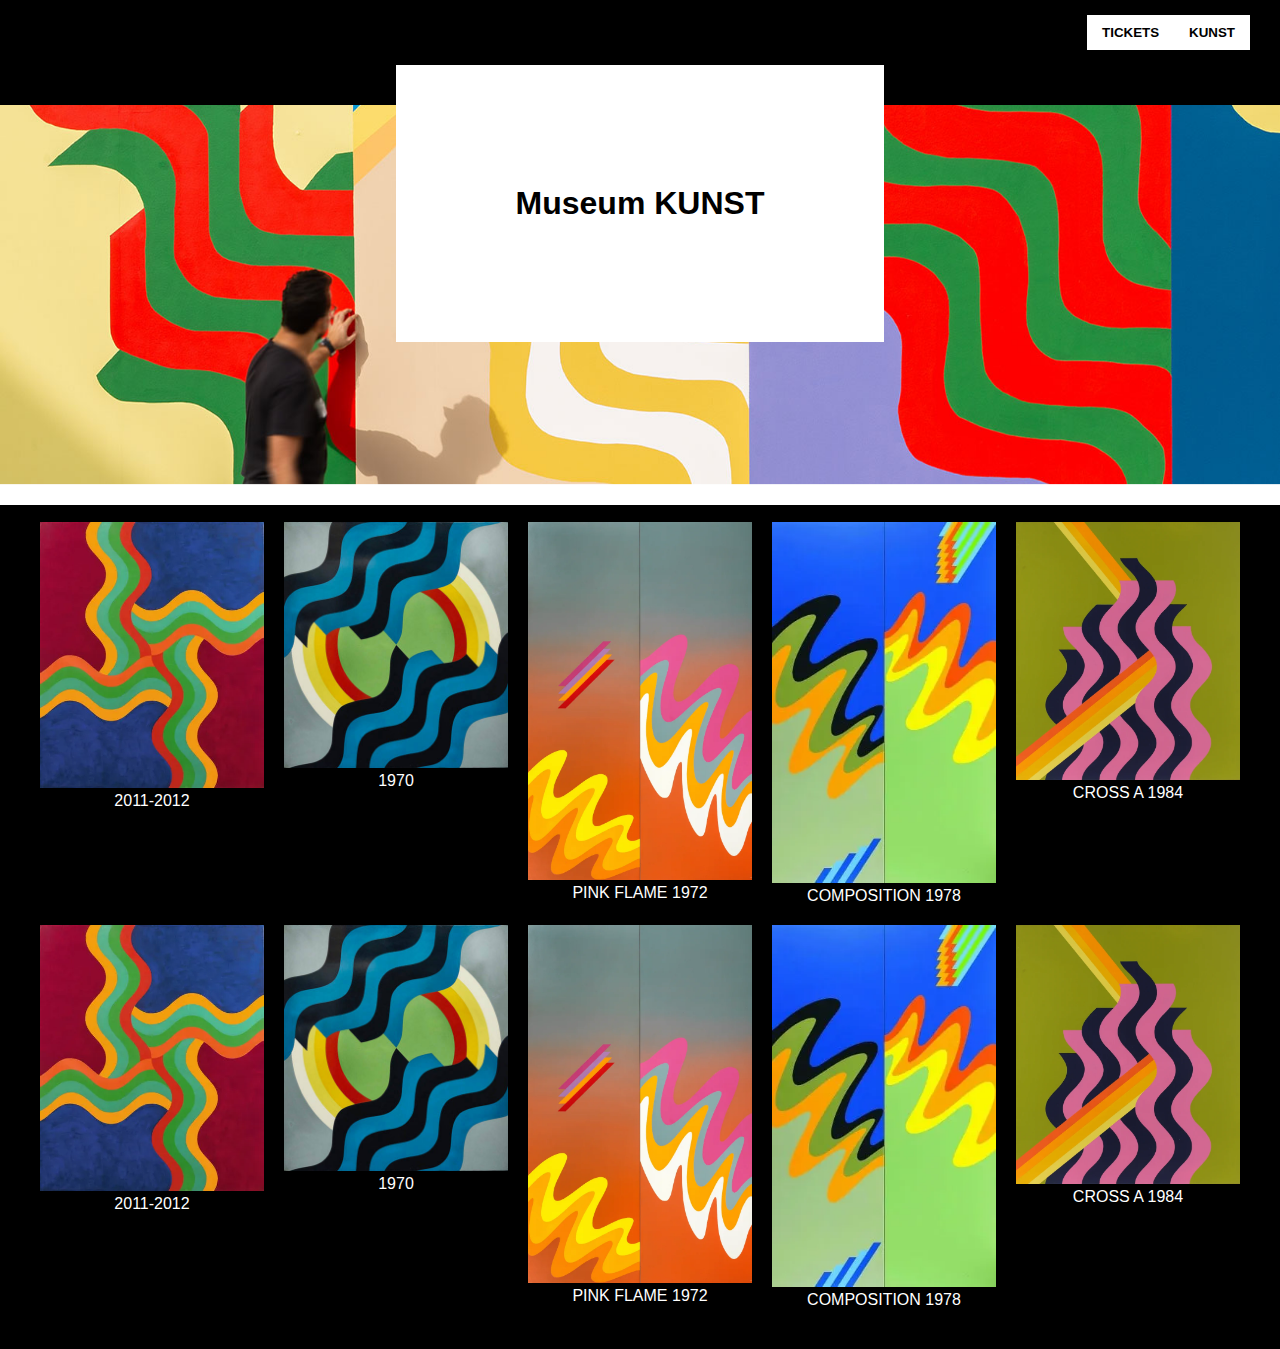
==== index.html @ c6f15afe "css fix" ====
<!DOCTYPE html>
<html lang="en">
<head>
 <link rel="stylesheet" href="css/style.css">
    <meta charset="UTF-8">
    <meta name="viewport" content="width=device-width, initial-scale=1.0">
    <title>MM Museum</title>
</head>
<body>
    <div class="header">
        <button>TICKETS</button>
        <button>KUNST</button>
    </div>
    <div class="hero">
        <img src="/images/MMHEADER.png" alt="Museum Artwork">
        <h1>Museum KUNST</h1>
    </div>
    <div class="gallery">
        <div class="gallery-item">
            <img src="images/meemgallery-mohamed-melehi-composition-1970.webp" alt="Art 1">
            <p>2011-2012</p>
        </div>
        <div class="gallery-item">
            <img src="images/meemgallery-mohamed-melehi-composition-1978.jpg" alt="Art 2">
            <p>1970</p>
        </div>
        <div class="gallery-item">
            <img src="images/meemgallery-mohamed-melehi-croise-b-1984.webp" alt="Pink Flame">
            <p>PINK FLAME 1972</p>
        </div>
        <div class="gallery-item">
            <img src="images/meemgallery-mohamed-melehi-cross-a-1984.webp" alt="Composition">
            <p>COMPOSITION 1978</p>
        </div>
        <div class="gallery-item">
            <img src="images/meemgallery-mohamed-melehi-pink-flame-1972.webp" alt="Cross A">
            <p>CROSS A 1984</p>
        </div>
        <div class="gallery-item">
            <img src="images/meemgallery-mohamed-melehi-composition-1970.webp" alt="Art 1">
            <p>2011-2012</p>
        </div>
        <div class="gallery-item">
            <img src="images/meemgallery-mohamed-melehi-composition-1978.jpg" alt="Art 2">
            <p>1970</p>
        </div>
        <div class="gallery-item">
            <img src="images/meemgallery-mohamed-melehi-croise-b-1984.webp" alt="Pink Flame">
            <p>PINK FLAME 1972</p>
        </div>
        <div class="gallery-item">
            <img src="images/meemgallery-mohamed-melehi-cross-a-1984.webp" alt="Composition">
            <p>COMPOSITION 1978</p>
        </div>
        <div class="gallery-item">
            <img src="images/meemgallery-mohamed-melehi-pink-flame-1972.webp" alt="Cross A">
            <p>CROSS A 1984</p>
    </div>
</body>
</html>
---- css/style.css ----
* {
    margin: 0;
    padding: 0;
    box-sizing: border-box;
}
body {
    font-family: 'Arial', sans-serif;
    background-color: black;
    color: white;
}
/* Sticky Header */
.header {
    position: sticky;
    top: 0;
    background: black;
    display: flex;
    justify-content: flex-end;
    padding: 15px 30px;
    align-items: center;
    z-index: 1000;
}
.header button {
    background: white;
    border: none;
    padding: 10px 15px;
    cursor: pointer;
    font-weight: bold;
}
.hero {
    display: flex;
    flex-direction: column;
    align-items: center;
    text-align: center;
    padding: 40px 0;
}
.hero img {
    width: 100%;
    max-height: 400px;
    object-fit: cover;
}
.hero h1 {
    background: white;
    color: black;
    padding: 120px;
    display: inline-flex;
    margin-top: -440px;
}
/* Gallery */
.gallery {
    display: grid;
    grid-template-columns: repeat(auto-fit, minmax(200px, 1fr));
    gap: 20px;
    padding: 40px;
    padding-top: 140px;

}
.gallery-item {
    text-align: center;
}
.gallery img {
    width: 100%;
    height: auto;
}
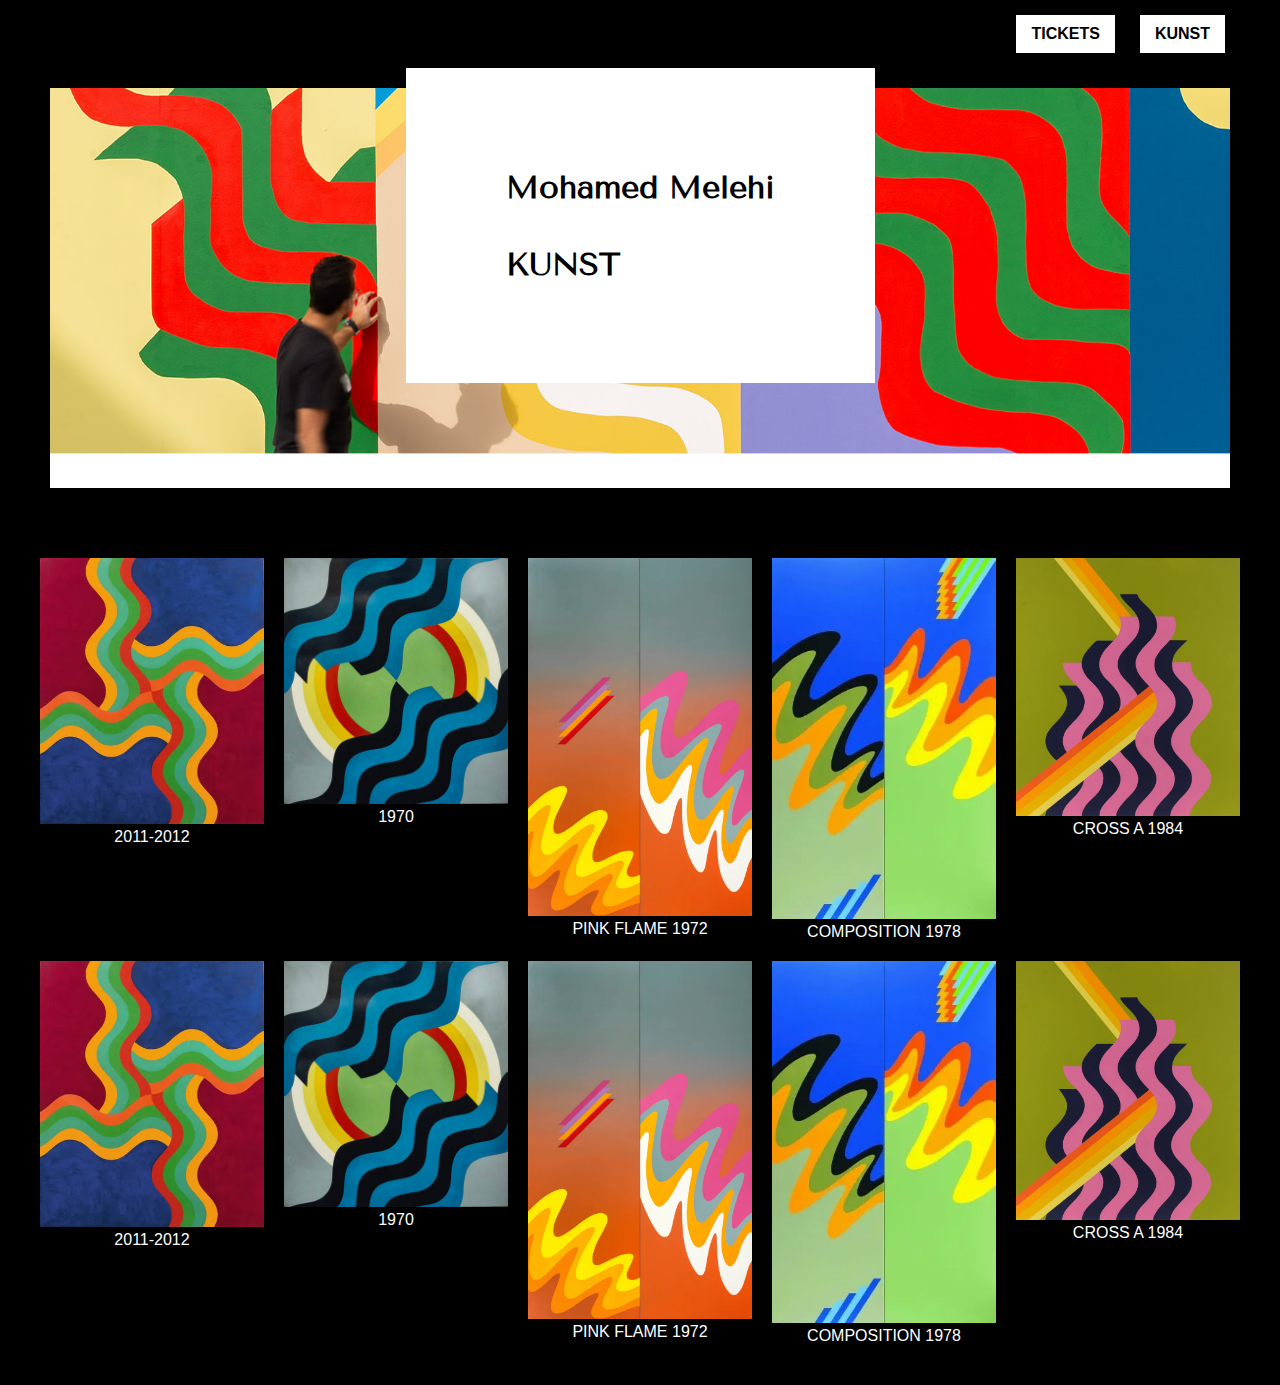
==== commit 421d1eaf: "UPDATE" ====
--- a/index.html
+++ b/index.html
@@ -8,12 +8,20 @@
 </head>
 <body>
     <div class="header">
-        <button>TICKETS</button>
-        <button>KUNST</button>
+        <a href="tickets.html" class="btn">TICKETS</a>
+        <a href="https://example.com/kunst" class="btn">KUNST</a>
     </div>
+    
     <div class="hero">
         <img src="/images/MMHEADER.png" alt="Museum Artwork">
-        <h1>Museum KUNST</h1>
+        <div class="hero">
+            <h1>
+                Mohamed Melehi <br>
+                <br>
+                        KUNST
+            </h1>
+        </div>
+        
     </div>
     <div class="gallery">
         <div class="gallery-item">
--- a/css/style.css
+++ b/css/style.css
@@ -1,3 +1,30 @@
+@font-face {
+    font-family: 'Archivo';
+    src: url('/fonts/Archivo-VariableFont_wdth,wght.ttf') format('truetype');
+    font-weight: normal;
+    font-style: normal;
+}
+
+@font-face {
+    font-family: 'TenorSans';
+    src: url('/fonts/TenorSans-Regular.ttf') format('truetype');
+    font-weight: normal;
+    font-style: normal;
+}
+
+
+.hero h1 {
+    font-family: 'TenorSans', sans-serif;
+    background: white;
+    color: black;
+    padding: 50px;
+    display: inline-block;
+    text-align: left;
+    line-height: 1.2;
+}
+
+
+
 * {
     margin: 0;
     padding: 0;
@@ -25,13 +52,13 @@
     padding: 10px 15px;
     cursor: pointer;
     font-weight: bold;
+    margin-right: 25px;
 }
 .hero {
     display: flex;
     flex-direction: column;
     align-items: center;
-    text-align: center;
-    padding: 40px 0;
+    padding: 20px 50px;
 }
 .hero img {
     width: 100%;
@@ -41,23 +68,46 @@
 .hero h1 {
     background: white;
     color: black;
-    padding: 120px;
+    padding: 100px;
     display: inline-flex;
     margin-top: -440px;
 }
-/* Gallery */
 .gallery {
     display: grid;
     grid-template-columns: repeat(auto-fit, minmax(200px, 1fr));
     gap: 20px;
     padding: 40px;
-    padding-top: 140px;
+    padding-top: 10px;
+    max-width: 100vw;
+}
 
+@media (min-width: 1000px) {
+    .gallery {
+        grid-template-columns: repeat(5, 1fr);
+    }
 }
+
+
 .gallery-item {
     text-align: center;
 }
 .gallery img {
     width: 100%;
     height: auto;
-}+}
+.header a {
+    text-decoration: none;
+    background: white;
+    color: black;
+    padding: 10px 15px;
+    font-weight: bold;
+    border: none;
+    cursor: pointer;
+    margin-right: 25px;
+    display: inline-block;
+    transition: background 0.3s ease;
+}
+
+.header a:hover {
+    background: gray; /* Hover effect */
+}
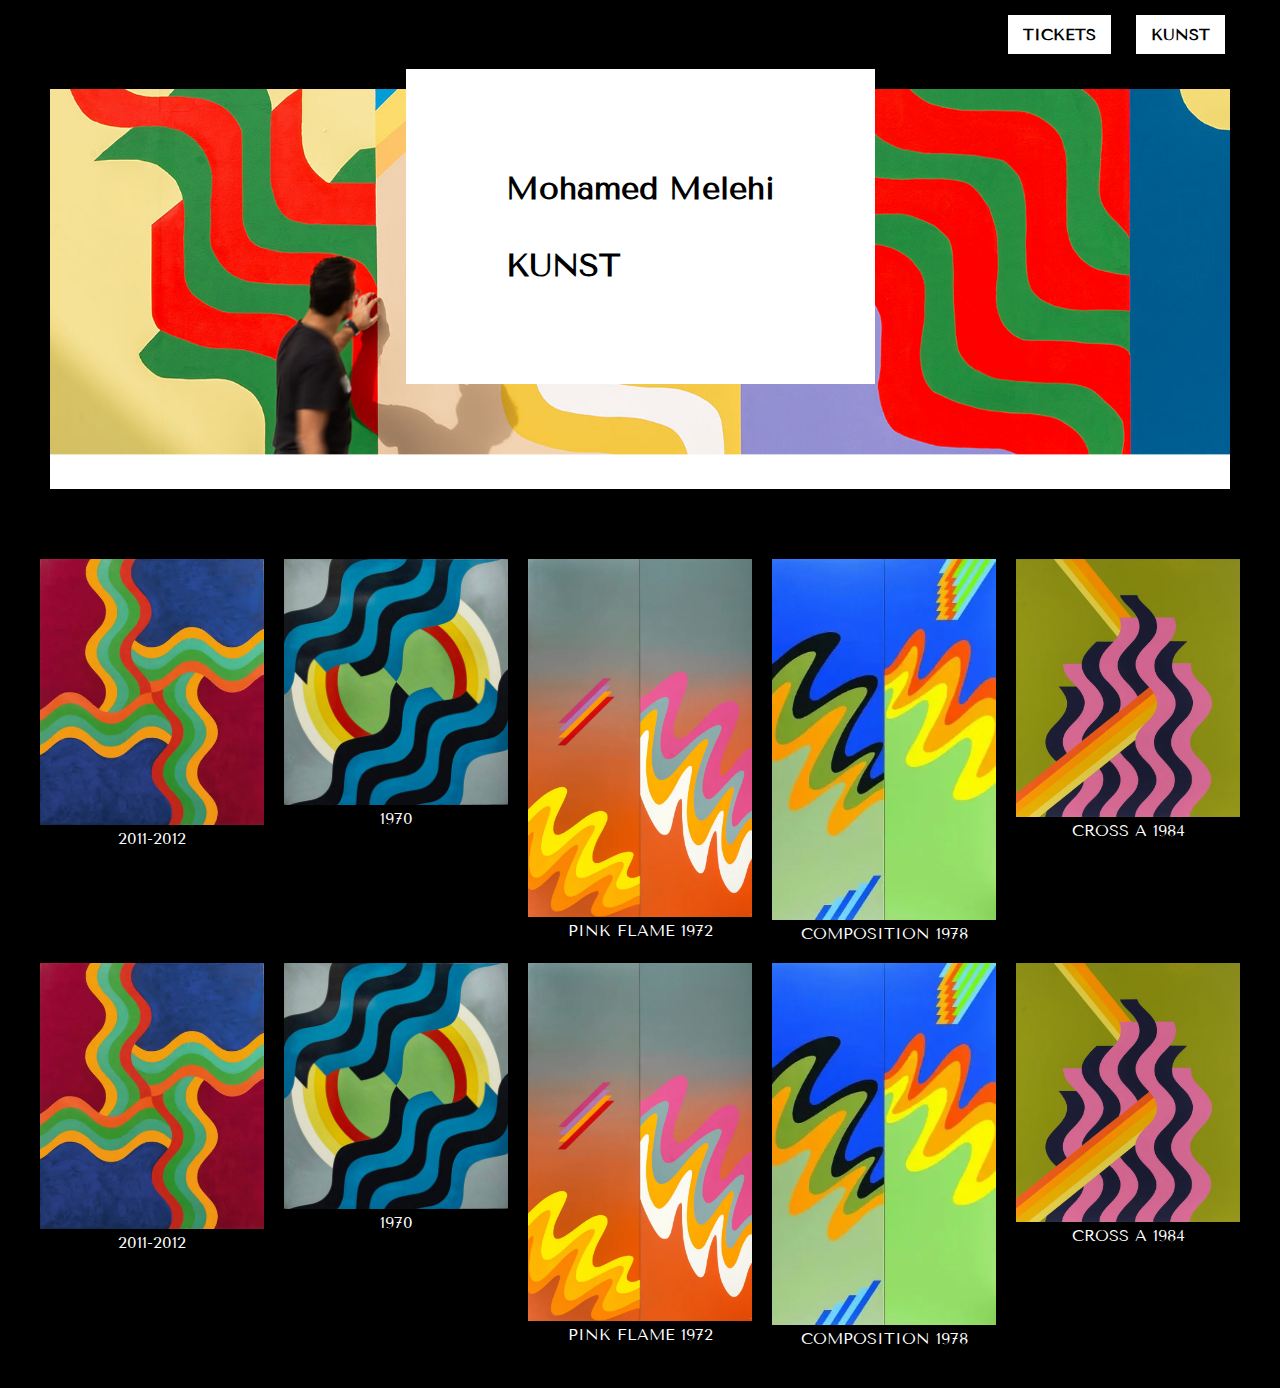
==== commit 6ba236e7: "Update index.html" ====
--- a/index.html
+++ b/index.html
@@ -63,6 +63,6 @@
         <div class="gallery-item">
             <img src="images/meemgallery-mohamed-melehi-pink-flame-1972.webp" alt="Cross A">
             <p>CROSS A 1984</p>
-    </div>
+    
 </body>
-</html>+</html>
--- a/css/style.css
+++ b/css/style.css
@@ -12,7 +12,10 @@
     font-style: normal;
 }
 
-
+html, body {
+    height: 100%; 
+    margin: 0;
+}
 .hero h1 {
     font-family: 'TenorSans', sans-serif;
     background: white;
@@ -31,11 +34,17 @@
     box-sizing: border-box;
 }
 body {
-    font-family: 'Arial', sans-serif;
+    font-family: 'TenorSans';
+    src: url('/fonts/TenorSans-Regular.ttf') format('truetype');
+    font-weight: normal;
+    font-style: normal;
     background-color: black;
     color: white;
+    display: flex;
+    flex-direction: column;
+    min-height: 100vh;
+
 }
-/* Sticky Header */
 .header {
     position: sticky;
     top: 0;
@@ -47,6 +56,7 @@
     z-index: 1000;
 }
 .header button {
+    font-family:
     background: white;
     border: none;
     padding: 10px 15px;
@@ -109,5 +119,5 @@
 }
 
 .header a:hover {
-    background: gray; /* Hover effect */
+    background: gray;
 }
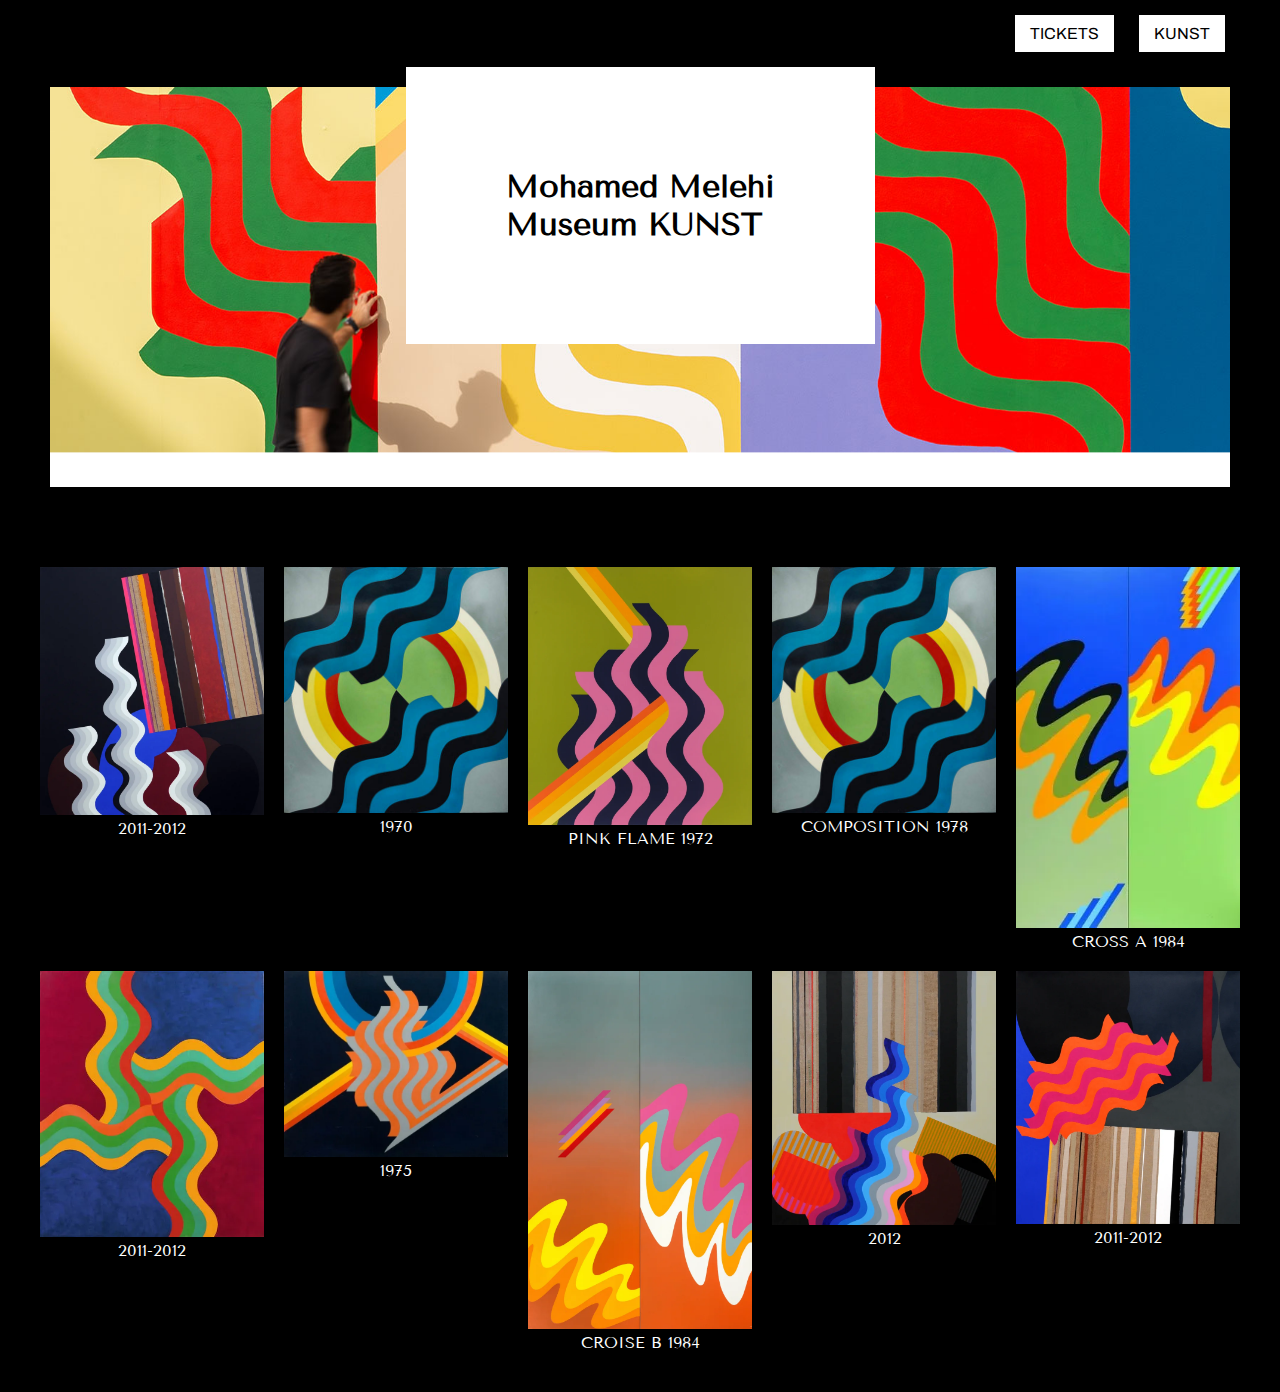
==== commit e1262718: "ticket page added" ====
--- a/index.html
+++ b/index.html
@@ -4,12 +4,12 @@
  <link rel="stylesheet" href="css/style.css">
     <meta charset="UTF-8">
     <meta name="viewport" content="width=device-width, initial-scale=1.0">
-    <title>MM Museum</title>
+    <title>Kunst</title>
 </head>
 <body>
     <div class="header">
         <a href="tickets.html" class="btn">TICKETS</a>
-        <a href="https://example.com/kunst" class="btn">KUNST</a>
+        <a href="index.html" class="btn">KUNST</a>
     </div>
     
     <div class="hero">
@@ -17,15 +17,17 @@
         <div class="hero">
             <h1>
                 Mohamed Melehi <br>
-                <br>
-                        KUNST
+                       Museum
+    
+
+                       KUNST
             </h1>
         </div>
         
     </div>
     <div class="gallery">
         <div class="gallery-item">
-            <img src="images/meemgallery-mohamed-melehi-composition-1970.webp" alt="Art 1">
+            <img src="images/meemgallery-mohamed-melehi-untitled-6-2011-2012.webp" alt="Art 1">
             <p>2011-2012</p>
         </div>
         <div class="gallery-item">
@@ -33,15 +35,15 @@
             <p>1970</p>
         </div>
         <div class="gallery-item">
-            <img src="images/meemgallery-mohamed-melehi-croise-b-1984.webp" alt="Pink Flame">
+            <img src="images/meemgallery-mohamed-melehi-pink-flame-1972.webp" alt="Pink Flame">
             <p>PINK FLAME 1972</p>
         </div>
         <div class="gallery-item">
-            <img src="images/meemgallery-mohamed-melehi-cross-a-1984.webp" alt="Composition">
+            <img src="images/meemgallery-mohamed-melehi-composition-1978.jpg" alt="Composition">
             <p>COMPOSITION 1978</p>
         </div>
         <div class="gallery-item">
-            <img src="images/meemgallery-mohamed-melehi-pink-flame-1972.webp" alt="Cross A">
+            <img src="images/meemgallery-mohamed-melehi-cross-a-1984.webp" alt="Cross A">
             <p>CROSS A 1984</p>
         </div>
         <div class="gallery-item">
@@ -49,20 +51,21 @@
             <p>2011-2012</p>
         </div>
         <div class="gallery-item">
-            <img src="images/meemgallery-mohamed-melehi-composition-1978.jpg" alt="Art 2">
-            <p>1970</p>
+            <img src="images/meemgallery-mohamed-melehi-untitled-1975.webp" alt="Art 2">
+            <p>1975</p>
         </div>
         <div class="gallery-item">
-            <img src="images/meemgallery-mohamed-melehi-croise-b-1984.webp" alt="Pink Flame">
-            <p>PINK FLAME 1972</p>
+            <img src="images/meemgallery-mohamed-melehi-croise-b-1984.webp" alt="Croise B">
+            <p>CROISE B 1984</p>
         </div>
         <div class="gallery-item">
-            <img src="images/meemgallery-mohamed-melehi-cross-a-1984.webp" alt="Composition">
-            <p>COMPOSITION 1978</p>
+            <img src="images/meemgallery-mohamed-melehi-untitled-8-2011-2012.webp" alt="Composition">
+            <p>2012</p>
         </div>
         <div class="gallery-item">
-            <img src="images/meemgallery-mohamed-melehi-pink-flame-1972.webp" alt="Cross A">
-            <p>CROSS A 1984</p>
+            <img src="images/meemgallery-mohamed-melehi-untitled-7-2011-2012.webp" alt="Cross A">
+            <p>2011-2012</p>
+    </div>
     
 </body>
-</html>
+</html>--- a/css/style.css
+++ b/css/style.css
@@ -14,7 +14,7 @@
 
 html, body {
     height: 100%; 
-    margin: 0;
+    margin: 0; 
 }
 .hero h1 {
     font-family: 'TenorSans', sans-serif;
@@ -42,10 +42,15 @@
     color: white;
     display: flex;
     flex-direction: column;
-    min-height: 100vh;
+    min-height: 100vh; 
+}
 
-}
+
 .header {
+    font-family: 'Archivo';
+    src: url('/fonts/Archivo-VariableFont_wdth,wght.ttf') format('truetype');
+    font-weight: normal;
+    font-style: heavy;
     position: sticky;
     top: 0;
     background: black;
@@ -56,7 +61,6 @@
     z-index: 1000;
 }
 .header button {
-    font-family:
     background: white;
     border: none;
     padding: 10px 15px;
@@ -82,12 +86,13 @@
     display: inline-flex;
     margin-top: -440px;
 }
+
 .gallery {
     display: grid;
     grid-template-columns: repeat(auto-fit, minmax(200px, 1fr));
     gap: 20px;
     padding: 40px;
-    padding-top: 10px;
+    padding-top: 20px;
     max-width: 100vw;
 }
 
@@ -121,3 +126,4 @@
 .header a:hover {
     background: gray;
 }
+
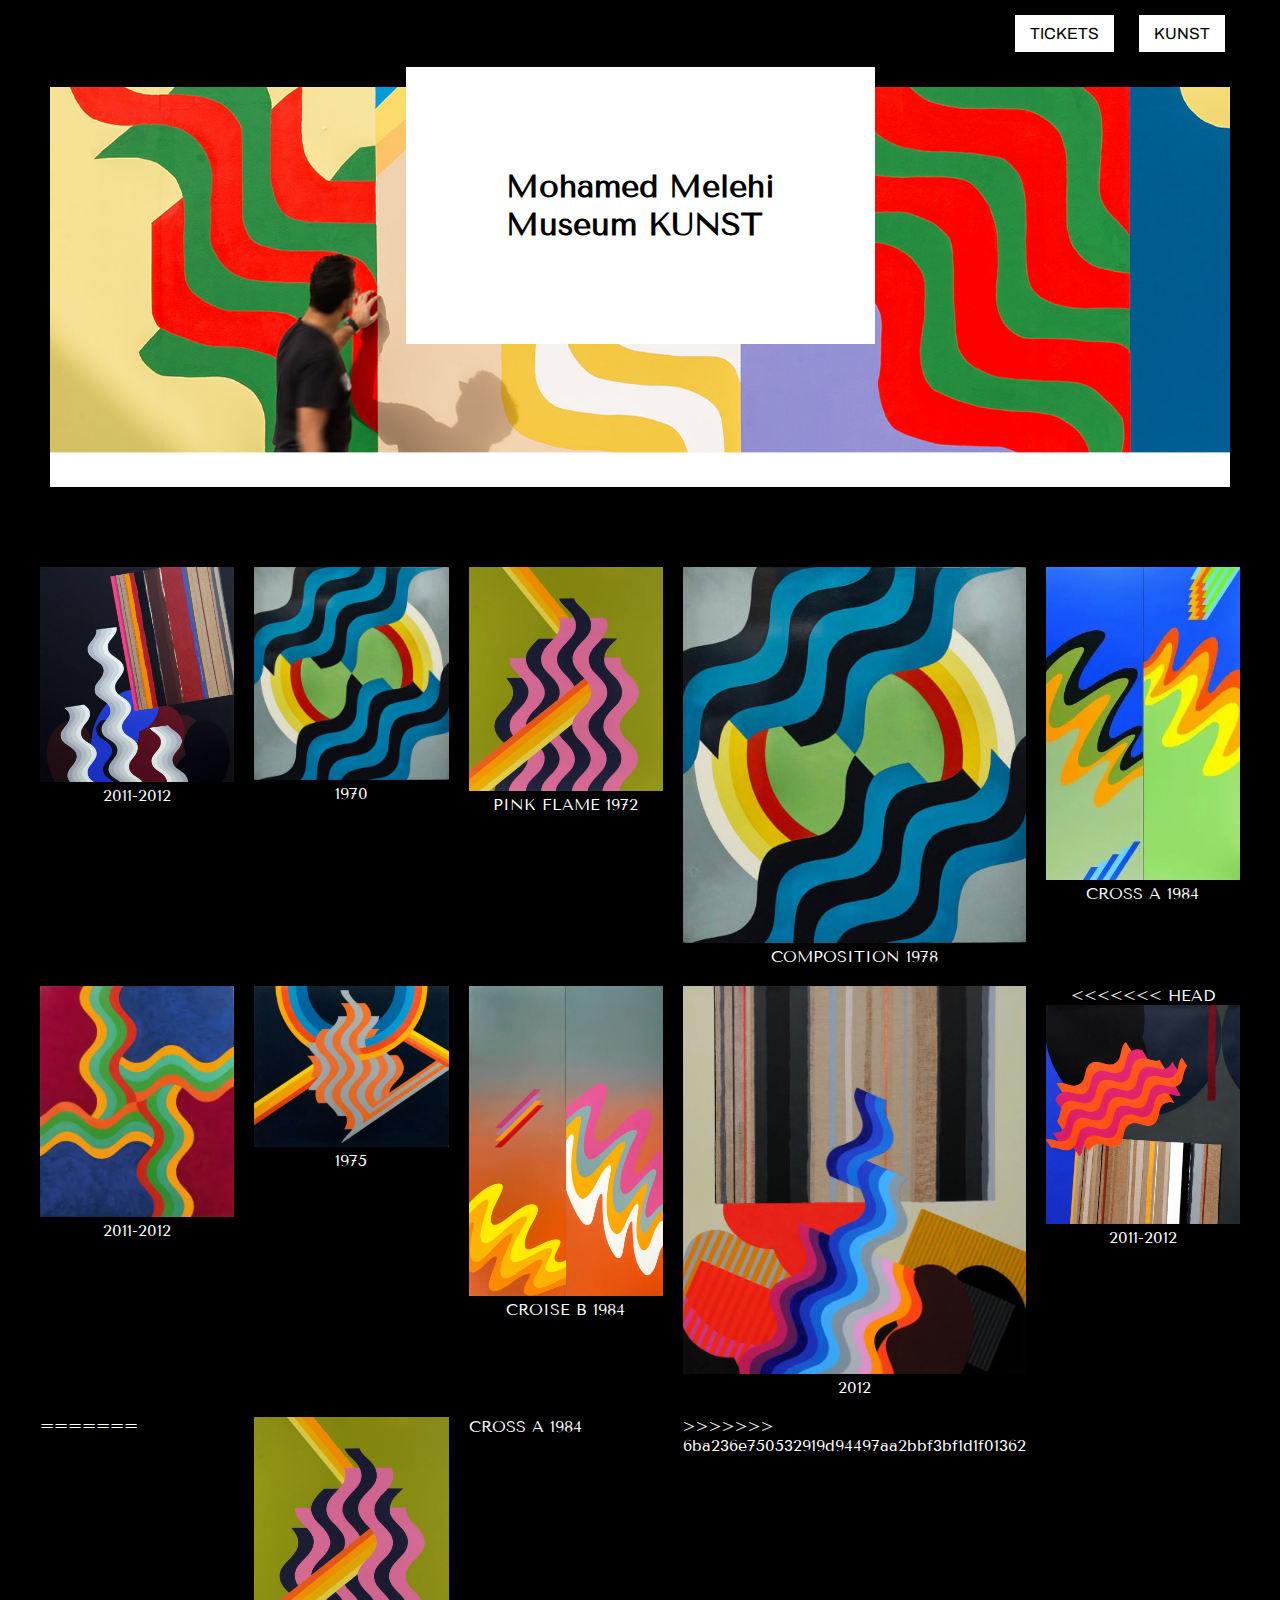
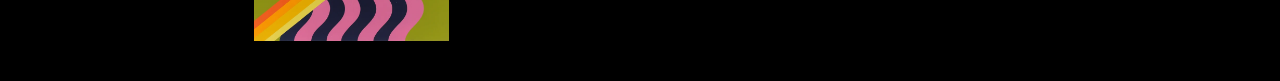
==== commit 6eec9377: "Merge branch 'main' of https://github.com/leblancbakor/mm" ====
--- a/index.html
+++ b/index.html
@@ -63,9 +63,14 @@
             <p>2012</p>
         </div>
         <div class="gallery-item">
+<<<<<<< HEAD
             <img src="images/meemgallery-mohamed-melehi-untitled-7-2011-2012.webp" alt="Cross A">
             <p>2011-2012</p>
     </div>
+=======
+            <img src="images/meemgallery-mohamed-melehi-pink-flame-1972.webp" alt="Cross A">
+            <p>CROSS A 1984</p>
+>>>>>>> 6ba236e750532919d94497aa2bbf3bf1d1f01362
     
 </body>
-</html>+</html>
--- a/css/style.css
+++ b/css/style.css
@@ -14,7 +14,11 @@
 
 html, body {
     height: 100%; 
+<<<<<<< HEAD
     margin: 0; 
+=======
+    margin: 0;
+>>>>>>> 6ba236e750532919d94497aa2bbf3bf1d1f01362
 }
 .hero h1 {
     font-family: 'TenorSans', sans-serif;
@@ -61,6 +65,7 @@
     z-index: 1000;
 }
 .header button {
+    font-family:
     background: white;
     border: none;
     padding: 10px 15px;
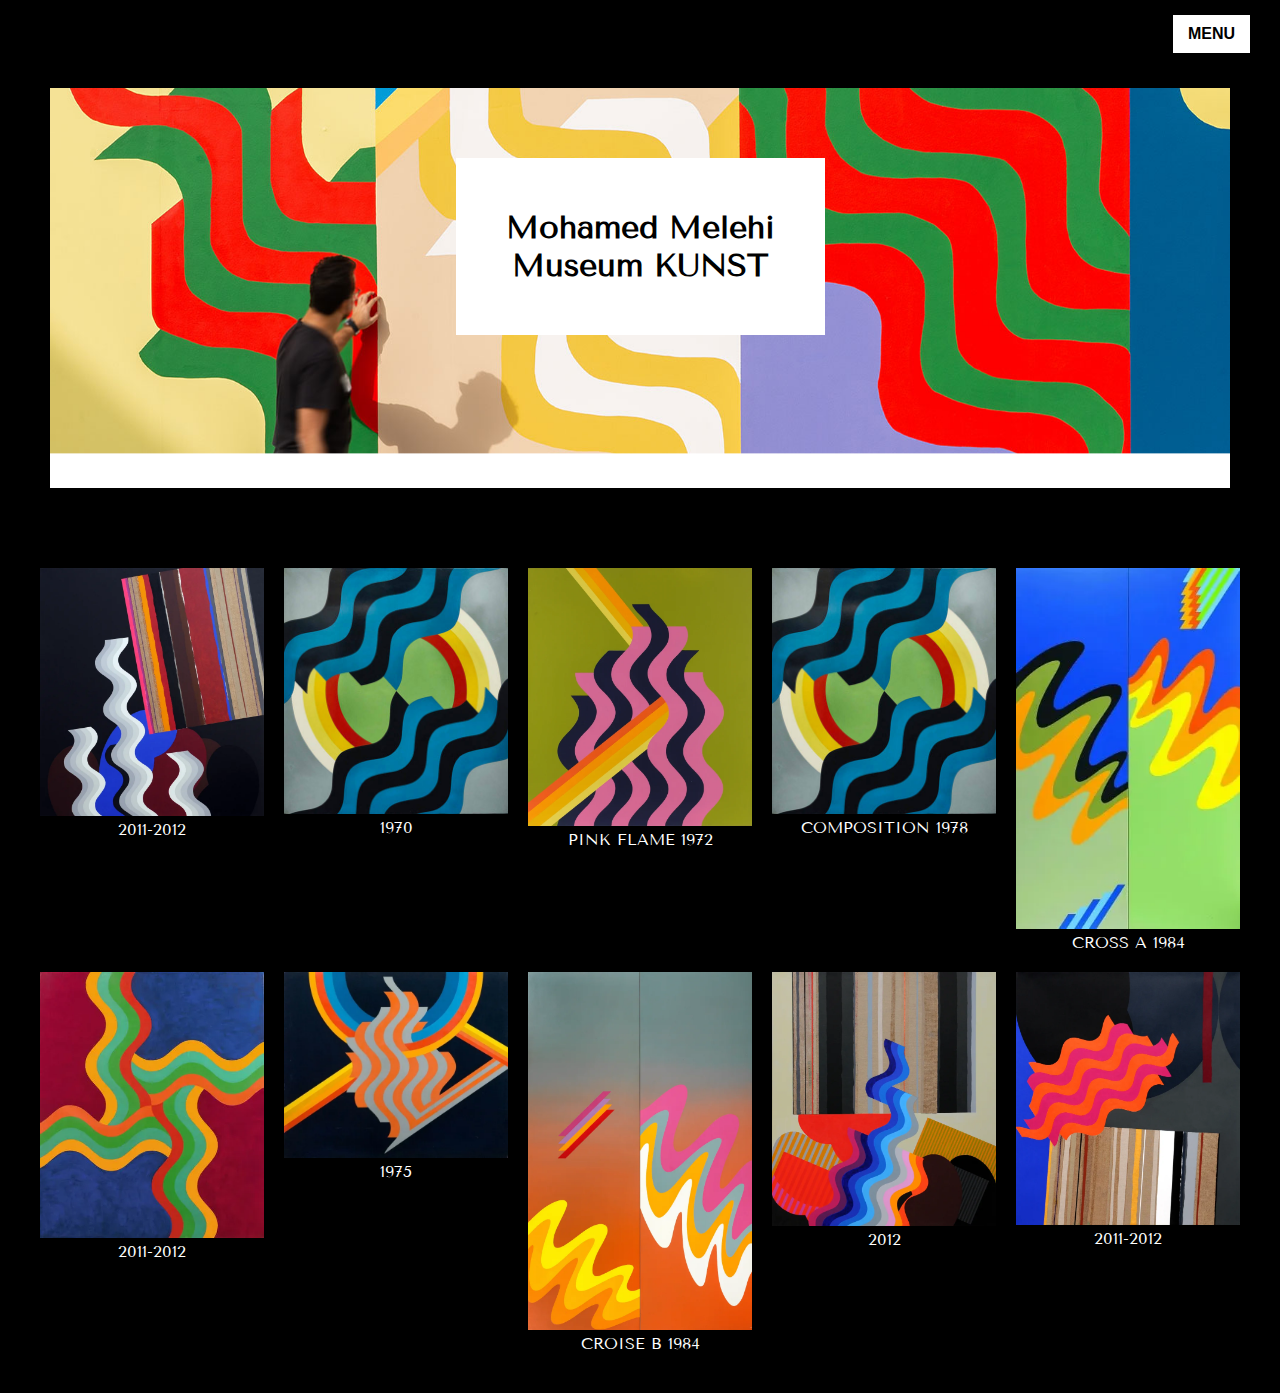
==== commit e868f2d3: "ticket page v2" ====
--- a/index.html
+++ b/index.html
@@ -1,29 +1,38 @@
 <!DOCTYPE html>
 <html lang="en">
+
 <head>
- <link rel="stylesheet" href="css/style.css">
+    <link rel="stylesheet" href="css/style.css">
     <meta charset="UTF-8">
     <meta name="viewport" content="width=device-width, initial-scale=1.0">
     <title>Kunst</title>
 </head>
+
 <body>
     <div class="header">
-        <a href="tickets.html" class="btn">TICKETS</a>
-        <a href="index.html" class="btn">KUNST</a>
+
+        <div class="dropdown">
+            <button class="dropbtn">MENU</button>
+            <div class="dropdown-content">
+                <a href="tickets.html" class="btn">TICKETS</a>
+                <a href="index.html" class="btn active">KUNST</a>
+                <a href="https://www.boijmans.nl/" class="btn">MUSEUM</a>
+            </div>
+        </div>
     </div>
-    
+
     <div class="hero">
         <img src="/images/MMHEADER.png" alt="Museum Artwork">
         <div class="hero">
             <h1>
                 Mohamed Melehi <br>
-                       Museum
-    
+                Museum
 
-                       KUNST
+
+                KUNST
             </h1>
         </div>
-        
+
     </div>
     <div class="gallery">
         <div class="gallery-item">
@@ -63,14 +72,10 @@
             <p>2012</p>
         </div>
         <div class="gallery-item">
-<<<<<<< HEAD
             <img src="images/meemgallery-mohamed-melehi-untitled-7-2011-2012.webp" alt="Cross A">
             <p>2011-2012</p>
-    </div>
-=======
-            <img src="images/meemgallery-mohamed-melehi-pink-flame-1972.webp" alt="Cross A">
-            <p>CROSS A 1984</p>
->>>>>>> 6ba236e750532919d94497aa2bbf3bf1d1f01362
-    
+        </div>
+
 </body>
-</html>
+
+</html>--- a/css/style.css
+++ b/css/style.css
@@ -12,14 +12,12 @@
     font-style: normal;
 }
 
-html, body {
-    height: 100%; 
-<<<<<<< HEAD
-    margin: 0; 
-=======
+html,
+body {
+    height: 100%;
     margin: 0;
->>>>>>> 6ba236e750532919d94497aa2bbf3bf1d1f01362
-}
+}
+
 .hero h1 {
     font-family: 'TenorSans', sans-serif;
     background: white;
@@ -37,6 +35,7 @@
     padding: 0;
     box-sizing: border-box;
 }
+
 body {
     font-family: 'TenorSans';
     src: url('/fonts/TenorSans-Regular.ttf') format('truetype');
@@ -46,7 +45,7 @@
     color: white;
     display: flex;
     flex-direction: column;
-    min-height: 100vh; 
+    min-height: 100vh;
 }
 
 
@@ -64,26 +63,21 @@
     align-items: center;
     z-index: 1000;
 }
-.header button {
-    font-family:
-    background: white;
-    border: none;
-    padding: 10px 15px;
-    cursor: pointer;
-    font-weight: bold;
-    margin-right: 25px;
-}
+
+
 .hero {
     display: flex;
     flex-direction: column;
     align-items: center;
     padding: 20px 50px;
 }
+
 .hero img {
     width: 100%;
     max-height: 400px;
     object-fit: cover;
 }
+
 .hero h1 {
     background: white;
     color: black;
@@ -111,10 +105,12 @@
 .gallery-item {
     text-align: center;
 }
+
 .gallery img {
     width: 100%;
     height: auto;
 }
+
 .header a {
     text-decoration: none;
     background: white;
@@ -125,10 +121,180 @@
     cursor: pointer;
     margin-right: 25px;
     display: inline-block;
+    transition: 0.3s ease;
+}
+
+
+
+.dropdown {
+    position: relative;
+    display: inline-block;
+}
+
+
+.dropbtn {
+    background-color: white;
+    color: black;
+    padding: 10px 15px;
+    font-size: 16px;
+    font-weight: bold;
+    border: none;
+    cursor: pointer;
+}
+
+
+.dropdown-content {
+    display: none;
+    position: absolute;
+    background-color: white;
+    min-width: 160px;
+    box-shadow: 0px 8px 16px rgba(0, 0, 0, 0.2);
+    z-index: 1;
+}
+
+
+.dropdown-content a {
+    color: black;
+    padding: 12px 16px;
+    text-decoration: none;
+    display: block;
+}
+
+.dropdown-content a:hover {
+    background-color: gray;
+}
+
+
+.dropdown:hover .dropdown-content {
+    display: block;
+}
+
+
+.dropdown:hover .dropbtn {
+    background-color: lightgray;
+}
+
+
+.btn {
+    background: white;
+    color: black;
+    padding: 10px 15px;
+    text-decoration: none;
+    font-weight: bold;
+    margin-right: 25px;
+    display: inline-block;
     transition: background 0.3s ease;
 }
 
-.header a:hover {
+
+.btn:hover {
     background: gray;
 }
 
+.active {
+    background-color: gray;
+    color: white;
+}
+
+@font-face {
+    font-family: 'Archivo';
+    src: url('/fonts/Archivo-VariableFont_wdth,wght.ttf') format('truetype');
+}
+
+@font-face {
+    font-family: 'TenorSans';
+    src: url('/fonts/TenorSans-Regular.ttf') format('truetype');
+}
+
+html,
+body {
+    height: 100%;
+    margin: 0;
+    font-family: 'TenorSans', sans-serif;
+    background-color: black;
+    color: white;
+    display: flex;
+    flex-direction: column;
+    min-height: 100vh;
+}
+
+.header {
+    font-family: 'Archivo', sans-serif;
+    position: sticky;
+    top: 0;
+    background: black;
+    display: flex;
+    justify-content: flex-end;
+    padding: 15px 30px;
+    align-items: center;
+    z-index: 1000;
+}
+
+.hero {
+    display: flex;
+    flex-direction: column;
+    align-items: center;
+    padding: 20px 50px;
+}
+
+.hero img {
+    width: 100%;
+    max-height: 400px;
+    object-fit: cover;
+}
+
+.hero h1 {
+    background: white;
+    color: black;
+    padding: 50px;
+    display: inline-block;
+    text-align: center;
+    line-height: 1.2;
+    margin-top: -350px;
+}
+
+.container {
+    width: 80%;
+    margin: auto;
+    text-align: center;
+}
+
+.ticket-box, .event-box, .checkout-box, .info-box {
+    background-color: white;
+    color: black;
+    padding: 20px;
+    margin: 20px;
+    display: inline-block;
+    vertical-align: top;
+    width: 30%;
+}
+
+label {
+    display: block;
+    margin-top: 10px;
+}
+
+input {
+    width: 80%;
+    padding: 8px;
+    margin-top: 5px;
+}
+
+.btn {
+    background: white;
+    color: black;
+    padding: 10px 15px;
+    text-decoration: none;
+    font-weight: bold;
+    display: inline-block;
+    transition: background 0.3s ease;
+    margin-top: 15px;
+    border: none;
+    cursor: pointer;
+}
+
+.btn:hover {
+    background: gray;
+}
+
+
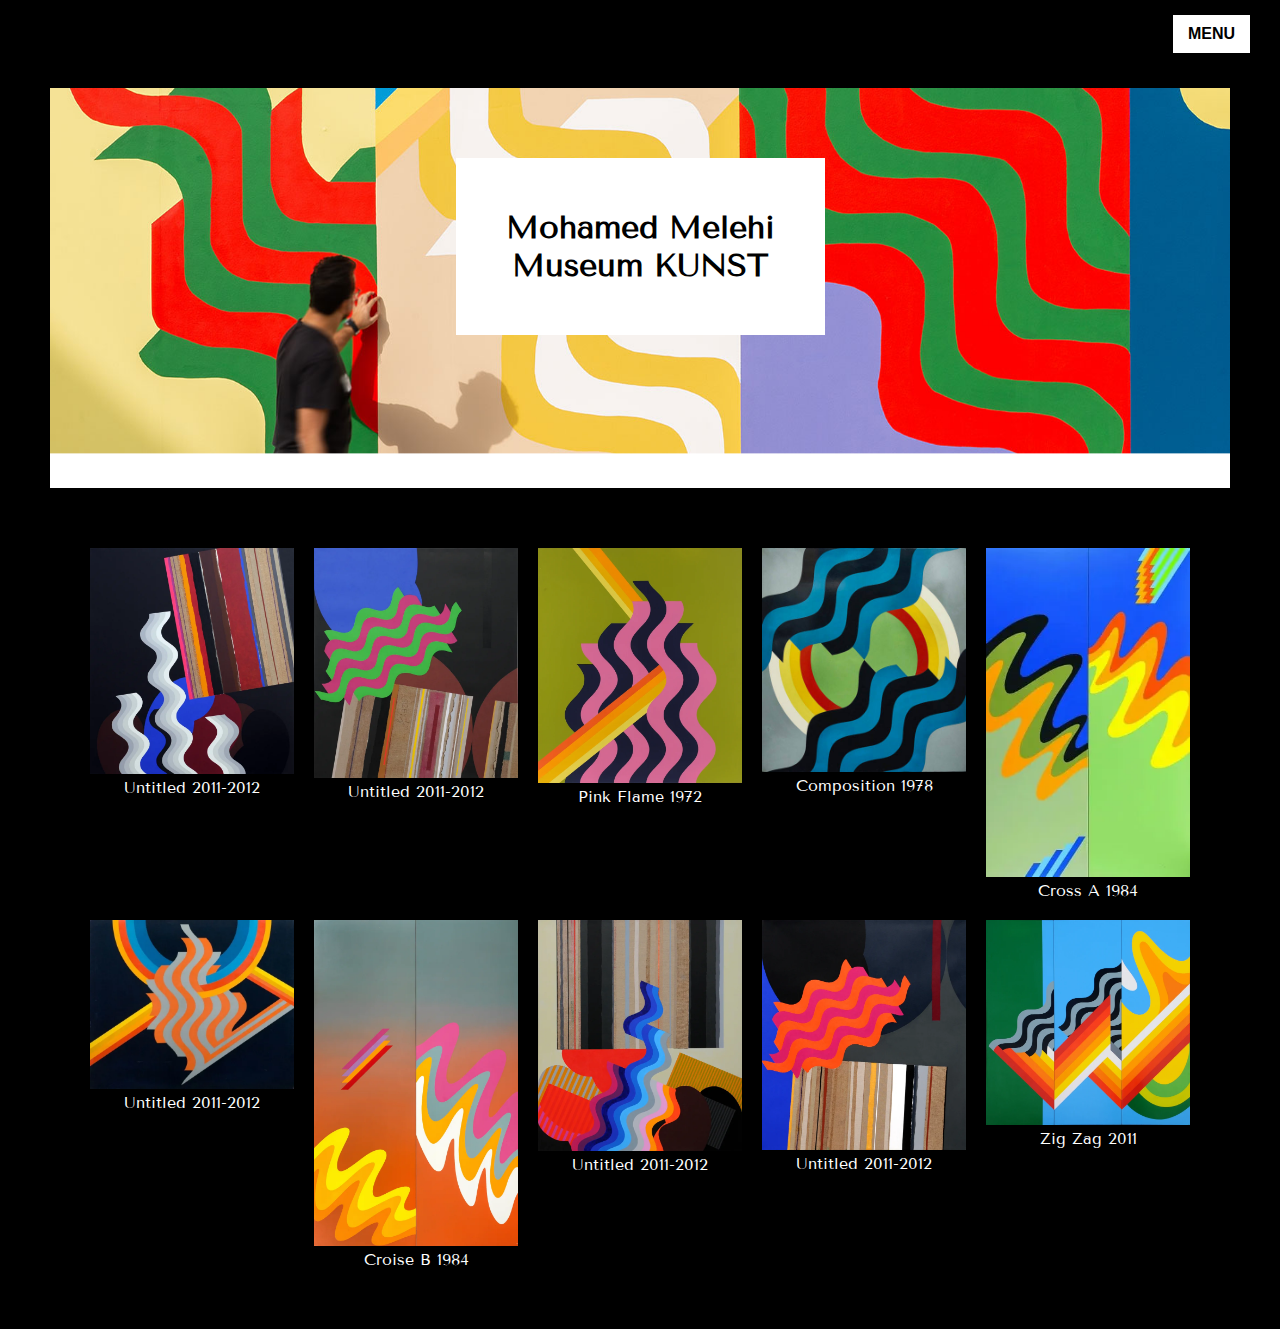
==== commit ddd761b5: "final js" ====
--- a/index.html
+++ b/index.html
@@ -33,49 +33,10 @@
             </h1>
         </div>
 
-    </div>
-    <div class="gallery">
-        <div class="gallery-item">
-            <img src="images/meemgallery-mohamed-melehi-untitled-6-2011-2012.webp" alt="Art 1">
-            <p>2011-2012</p>
+        <div class="gallery" id="gallery-container">
+            <!-- Javascript -->
         </div>
-        <div class="gallery-item">
-            <img src="images/meemgallery-mohamed-melehi-composition-1978.jpg" alt="Art 2">
-            <p>1970</p>
-        </div>
-        <div class="gallery-item">
-            <img src="images/meemgallery-mohamed-melehi-pink-flame-1972.webp" alt="Pink Flame">
-            <p>PINK FLAME 1972</p>
-        </div>
-        <div class="gallery-item">
-            <img src="images/meemgallery-mohamed-melehi-composition-1978.jpg" alt="Composition">
-            <p>COMPOSITION 1978</p>
-        </div>
-        <div class="gallery-item">
-            <img src="images/meemgallery-mohamed-melehi-cross-a-1984.webp" alt="Cross A">
-            <p>CROSS A 1984</p>
-        </div>
-        <div class="gallery-item">
-            <img src="images/meemgallery-mohamed-melehi-composition-1970.webp" alt="Art 1">
-            <p>2011-2012</p>
-        </div>
-        <div class="gallery-item">
-            <img src="images/meemgallery-mohamed-melehi-untitled-1975.webp" alt="Art 2">
-            <p>1975</p>
-        </div>
-        <div class="gallery-item">
-            <img src="images/meemgallery-mohamed-melehi-croise-b-1984.webp" alt="Croise B">
-            <p>CROISE B 1984</p>
-        </div>
-        <div class="gallery-item">
-            <img src="images/meemgallery-mohamed-melehi-untitled-8-2011-2012.webp" alt="Composition">
-            <p>2012</p>
-        </div>
-        <div class="gallery-item">
-            <img src="images/meemgallery-mohamed-melehi-untitled-7-2011-2012.webp" alt="Cross A">
-            <p>2011-2012</p>
-        </div>
-
+         <script src="js/kunst.js"></script>
 </body>
 
 </html>--- a/css/style.css
+++ b/css/style.css
@@ -298,3 +298,26 @@
 }
 
 
+.ticket-container {
+    display: flex;
+    flex-wrap: wrap;
+    gap: 20px;
+    margin-top: 20px;
+}
+
+.ticket {
+    background: white;
+    color: black;
+    padding: 15px;
+    border-radius: 10px;
+    text-align: left;
+    width: 600px;
+}
+
+.ticket img {
+    width: 200px;
+    height: 200px;
+    margin-left: 380px;
+    
+
+}